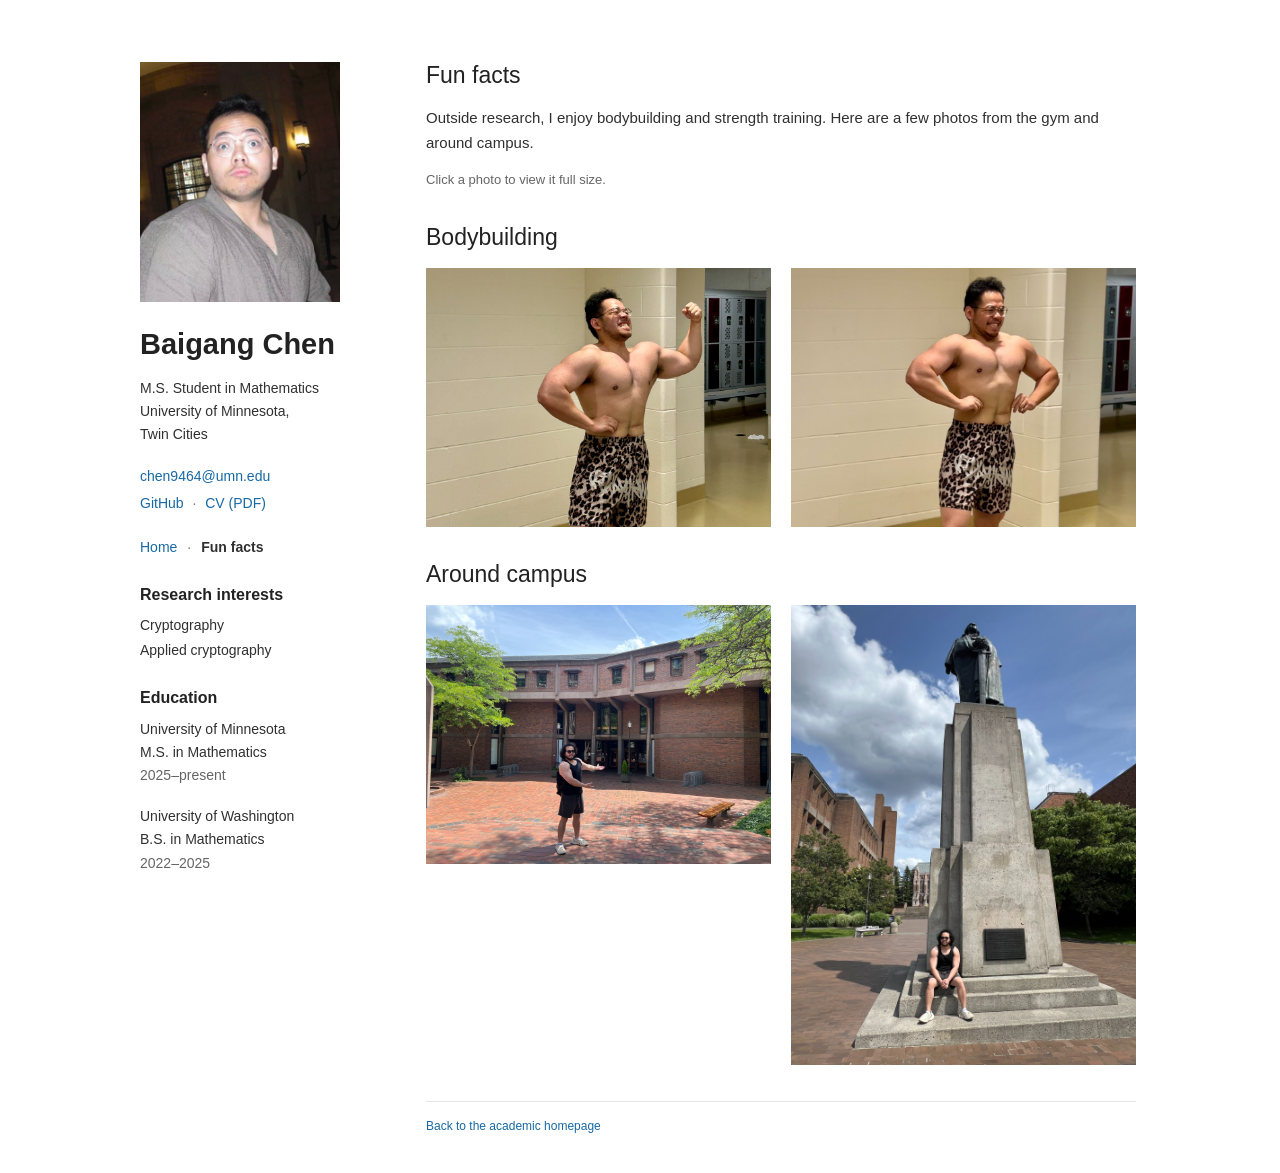
==== fun-facts.html @ 22e71ed5 "Add Baigang Chen's academic website, latest CV, and photo gallery" ====
<!doctype html>
<html lang="en">
<head>
  <meta charset="utf-8">
  <meta name="viewport" content="width=device-width, initial-scale=1">
  <meta name="theme-color" content="#ffffff">
  <meta name="description" content="Outside research: bodybuilding, strength training, and photos from the gym and around campus.">
  <meta property="og:title" content="Fun facts — Baigang Chen">
  <meta property="og:description" content="Outside research: bodybuilding, strength training, and a few photos.">
  <meta property="og:type" content="website">
  <meta property="og:url" content="https://baigang0000.github.io/website_baigang/fun-facts.html">
  <title>Fun facts — Baigang Chen</title>
  <link rel="icon" href="./favicon.svg" type="image/svg+xml">
  <link rel="stylesheet" href="./styles.css">
</head>
<body class="fun-facts-page">
  <a class="skip-link" href="#main">Skip to content</a>
  <div class="page">
    <aside class="profile" aria-label="Profile and contact information">
      <div class="portrait-frame"><img class="portrait" src="./portrait.jpg" alt="Baigang Chen" width="1368" height="1824"></div>
      <p class="profile-name">Baigang Chen</p>
      <p class="affiliation">M.S. Student in Mathematics<br>University of Minnesota,<br>Twin Cities</p>
      <p class="contact"><a href="mailto:chen9464@umn.edu">chen9464@umn.edu</a><br><a href="https://github.com/Baigang0000">GitHub</a> <span aria-hidden="true">·</span> <a href="./Baigang_Chen_CV.pdf?v=ea0621231372">CV (PDF)</a></p>

      <nav class="page-nav" aria-label="Site navigation"><a href="./">Home</a><span aria-hidden="true">·</span><a href="./fun-facts.html" aria-current="page">Fun facts</a></nav>

      <h2>Research interests</h2>
      <ul class="sidebar-list">
        <li>Cryptography</li>
        <li>Applied cryptography</li>
      </ul>

      <h2>Education</h2>
      <div class="education">
        <p><strong>University of Minnesota</strong><br>M.S. in Mathematics<br><span class="muted">2025–present</span></p>
        <p><strong>University of Washington</strong><br>B.S. in Mathematics<br><span class="muted">2022–2025</span></p>
      </div>
    </aside>

    <main id="main">
      <section aria-labelledby="fun-facts-title">
        <h1 class="fun-facts-title" id="fun-facts-title">Fun facts</h1>
        <p>Outside research, I enjoy bodybuilding and strength training. Here are a few photos from the gym and around campus.</p>
        <p class="photo-note">Click a photo to view it full size.</p>
      </section>

      <section aria-labelledby="bodybuilding-title">
        <h2 id="bodybuilding-title">Bodybuilding</h2>
        <div class="photo-grid">
          <figure><a href="./photos/bodybuilding-1.jpg"><img src="./photos/bodybuilding-1.jpg" alt="Baigang Chen flexing one arm in a gym locker room." width="2048" height="1536" decoding="async"></a></figure>
          <figure><a href="./photos/bodybuilding-2.jpg"><img src="./photos/bodybuilding-2.jpg" alt="Baigang Chen practicing a bodybuilding pose." width="2048" height="1535" decoding="async"></a></figure>
        </div>
      </section>

      <section aria-labelledby="campus-title">
        <h2 id="campus-title">Around campus</h2>
        <div class="photo-grid">
          <figure><a href="./photos/campus-1.jpg"><img src="./photos/campus-1.jpg" alt="Baigang Chen standing in a brick campus courtyard." width="2048" height="1536" loading="lazy" decoding="async"></a></figure>
          <figure><a href="./photos/campus-2.jpg"><img src="./photos/campus-2.jpg" alt="Baigang Chen sitting at the base of a statue on campus." width="1536" height="2048" loading="lazy" decoding="async"></a></figure>
        </div>
      </section>

      <footer><a href="./">Back to the academic homepage</a></footer>
    </main>
  </div>
</body>
</html>
---- styles.css ----
:root { color-scheme: light; --text: #303030; --muted: #656565; --link: #1769a4; }
* { box-sizing: border-box; }
body { margin: 0; background: #fff; color: var(--text); font-family: Arial, Helvetica, sans-serif; font-size: 15px; line-height: 1.65; }
a { color: var(--link); text-decoration: none; }
a:hover { text-decoration: underline; }
a:focus-visible { outline: 2px solid var(--link); outline-offset: 3px; }
p { margin: 0 0 13px; }
h1, h2, h3 { color: #222; line-height: 1.35; }
.page { display: grid; grid-template-columns: 220px minmax(0, 710px); gap: 66px; width: min(1000px, calc(100% - 80px)); margin: 60px auto 36px; }
.profile { font-size: 14px; padding-top: 2px; }
.profile h1 { margin: 0 0 13px; font-size: 29px; font-weight: 600; }
.affiliation { line-height: 1.65; margin-bottom: 17px; }
.contact { line-height: 1.9; margin-bottom: 29px; }
.contact span { padding: 0 5px; color: #777; }
.page-nav { display: flex; align-items: center; flex-wrap: wrap; gap: 10px; margin: -10px 0 25px; }
.page-nav span { color: #777; }
.page-nav [aria-current="page"] { color: var(--text); font-weight: 600; }
.profile h2 { font-size: 16px; font-weight: 600; margin: 25px 0 9px; }
.sidebar-list { list-style: none; padding: 0; margin: 0; }
.sidebar-list li { margin: 2px 0; }
.education p { margin-bottom: 18px; }
.education strong { font-weight: 500; }
.muted { color: var(--muted); }
.portrait-frame { width: 200px; height: 240px; overflow: hidden; margin-bottom: 23px; }
.portrait { display: block; width: 100%; height: 100%; object-fit: cover; object-position: 50% 40%; transform: scale(1.6); transform-origin: 50% 40%; }
section { margin-bottom: 32px; scroll-margin-top: 25px; }
section > h2 { font-size: 23px; font-weight: 500; margin: 0 0 15px; }
.publications { margin: 0; padding-left: 24px; }
.publications li { padding-left: 5px; margin-bottom: 23px; }
.publications li::marker { color: #666; font-size: 14px; }
.publications h3 { font-size: 15px; font-weight: 600; margin: 0 0 4px; line-height: 1.55; }
.publications p { font-size: 14px; margin: 1px 0; line-height: 1.65; }
.publications strong { font-weight: 600; }
.paper-links { padding-top: 2px; }
.research-item { margin-bottom: 22px; }
.research-item h3 { font-size: 15px; font-weight: 600; margin: 0 0 3px; }
.research-item p { margin: 4px 0; }
.research-item .meta { color: var(--muted); font-size: 13px; }
.subheading { font-size: 18px; font-weight: 500; margin: 29px 0 12px; }
.activities { padding-left: 21px; margin: 0; }
.activities li { padding-left: 2px; margin-bottom: 12px; }
.activities strong { font-weight: 600; }
footer { border-top: 1px solid #e6e6e6; margin-top: 36px; padding-top: 15px; color: var(--muted); font-size: 12px; }
.skip-link { position: absolute; left: 15px; top: -60px; padding: 8px 14px; background: white; border: 1px solid var(--link); }
.skip-link:focus { top: 10px; }
.photo-grid { display: grid; grid-template-columns: repeat(2, minmax(0, 1fr)); align-items: start; gap: 20px; }
.photo-grid figure { margin: 0; min-width: 0; }
.photo-grid a { display: block; }
.photo-grid img { display: block; width: 100%; height: auto; }
.photo-note { color: var(--muted); font-size: 13px; }
.fun-facts-title { font-size: 23px; font-weight: 500; margin: 0 0 15px; }
.fun-facts-page .profile-name { margin: 0 0 13px; font-size: 29px; font-weight: 600; line-height: 1.35; color: #222; }
@media (max-width: 900px) {
  .page { grid-template-columns: 200px minmax(0, 1fr); gap: 40px; width: calc(100% - 60px); margin-top: 45px; }
  .profile h1 { font-size: 26px; }
  .fun-facts-page .profile-name { font-size: 26px; }
}
@media (max-width: 680px) {
  .page { display: block; width: calc(100% - 40px); max-width: 520px; margin-top: 30px; }
  .profile { padding: 0 0 25px; margin-bottom: 29px; border-bottom: 1px solid #e6e6e6; }
  .profile h1 { font-size: 29px; }
  .profile h2 { margin-top: 22px; }
  .contact { margin-bottom: 0; }
  .page-nav { margin: 12px 0 0; }
  .education { display: flex; gap: 23px; flex-wrap: wrap; }
  .education p { margin-bottom: 0; }
  section > h2 { font-size: 22px; }
  .publications { padding-left: 21px; }
  .publications li { padding-left: 3px; }
  .portrait-frame { width: 180px; height: 215px; }
  .fun-facts-page .profile-name { font-size: 29px; }
  .fun-facts-page .profile { display: grid; grid-template-columns: 100px minmax(0, 1fr); column-gap: 20px; }
  .fun-facts-page .portrait-frame { grid-column: 1; grid-row: 1 / span 4; width: 100px; height: 120px; margin: 0; }
  .fun-facts-page .profile-name, .fun-facts-page .affiliation, .fun-facts-page .contact, .fun-facts-page .page-nav { grid-column: 2; }
  .fun-facts-page .profile h2, .fun-facts-page .sidebar-list, .fun-facts-page .education { display: none; }
}
@media (max-width: 420px) {
  .photo-grid { grid-template-columns: 1fr; gap: 16px; }
  .fun-facts-page .profile-name { font-size: 24px; }
  .fun-facts-page .profile { grid-template-columns: 80px minmax(0, 1fr); column-gap: 15px; }
  .fun-facts-page .portrait-frame { width: 80px; height: 100px; }
}
@media print {
  .page { width: 100%; margin: 0; grid-template-columns: 180px minmax(0, 1fr); gap: 30px; }
  body { font-size: 10pt; }
  a { color: inherit; }
  .publications li, .research-item { break-inside: avoid; }
  footer, .skip-link { display: none; }
}
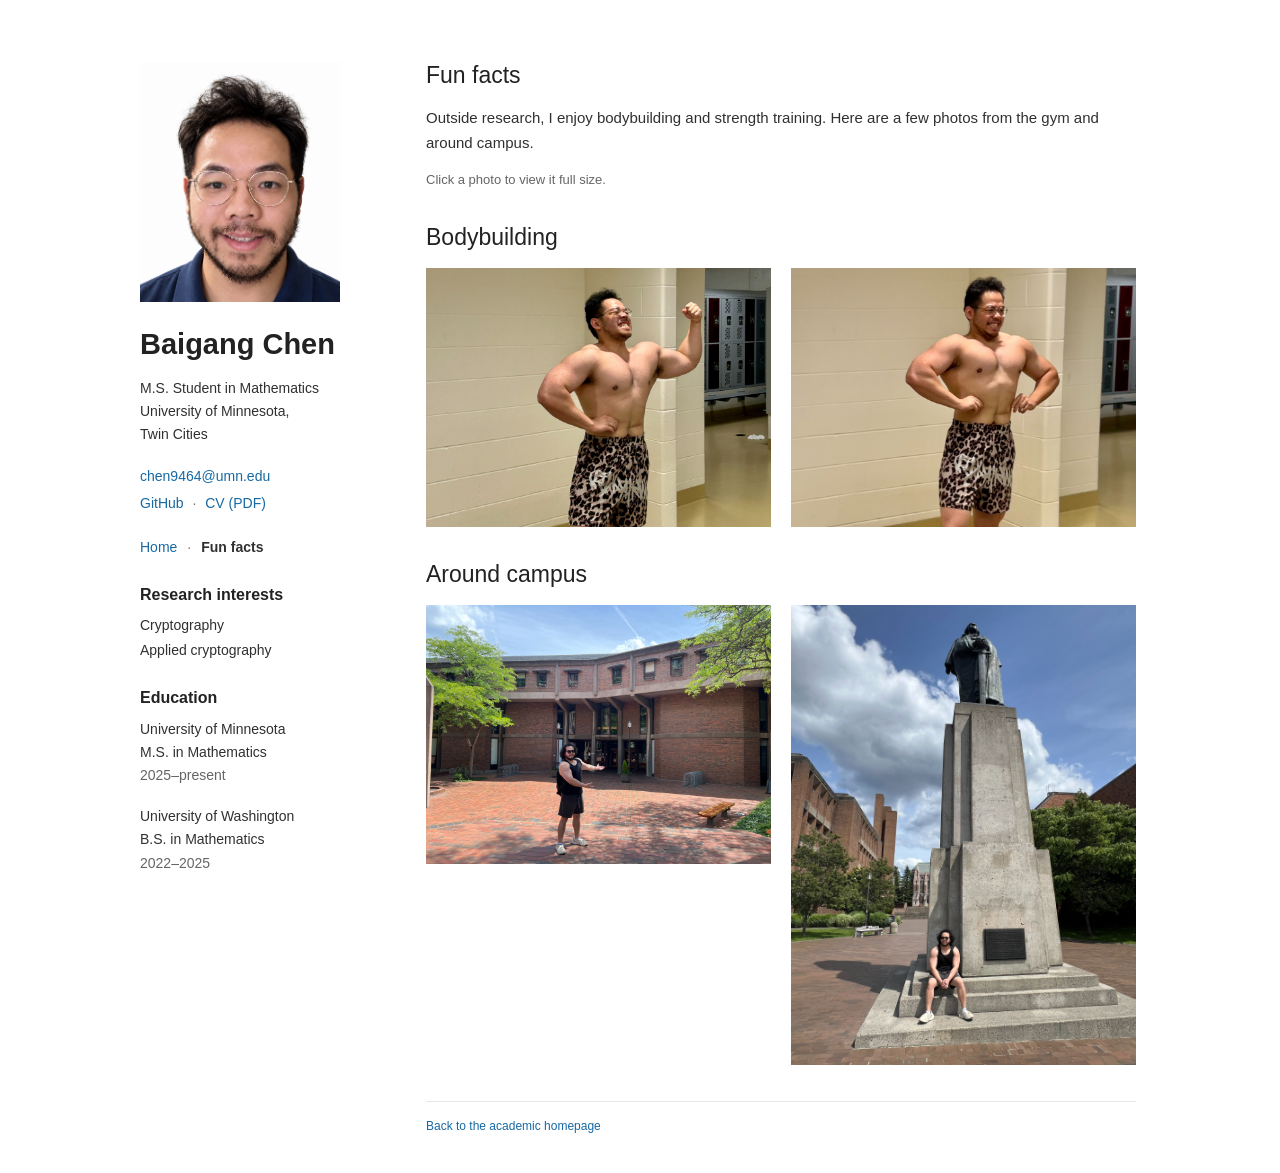
==== commit 1364308d: "Fix profile photo being cropped at the top The portrait was zoomed with transform: scale(1.6) around" ====
--- a/fun-facts.html
+++ b/fun-facts.html
@@ -17,7 +17,7 @@
   <a class="skip-link" href="#main">Skip to content</a>
   <div class="page">
     <aside class="profile" aria-label="Profile and contact information">
-      <div class="portrait-frame"><img class="portrait" src="./portrait.jpg" alt="Baigang Chen" width="1368" height="1824"></div>
+      <div class="portrait-frame"><img class="portrait" src="./portrait.jpg" alt="Baigang Chen" width="1122" height="1402"></div>
       <p class="profile-name">Baigang Chen</p>
       <p class="affiliation">M.S. Student in Mathematics<br>University of Minnesota,<br>Twin Cities</p>
       <p class="contact"><a href="mailto:chen9464@umn.edu">chen9464@umn.edu</a><br><a href="https://github.com/Baigang0000">GitHub</a> <span aria-hidden="true">·</span> <a href="./Baigang_Chen_CV.pdf?v=ea0621231372">CV (PDF)</a></p>
--- a/styles.css
+++ b/styles.css
@@ -22,7 +22,7 @@
 .education strong { font-weight: 500; }
 .muted { color: var(--muted); }
 .portrait-frame { width: 200px; height: 240px; overflow: hidden; margin-bottom: 23px; }
-.portrait { display: block; width: 100%; height: 100%; object-fit: cover; object-position: 50% 40%; transform: scale(1.6); transform-origin: 50% 40%; }
+.portrait { display: block; width: 100%; height: 100%; object-fit: cover; object-position: 50% 0%; transform: scale(1.35); transform-origin: 50% 12%; }
 section { margin-bottom: 32px; scroll-margin-top: 25px; }
 section > h2 { font-size: 23px; font-weight: 500; margin: 0 0 15px; }
 .publications { margin: 0; padding-left: 24px; }
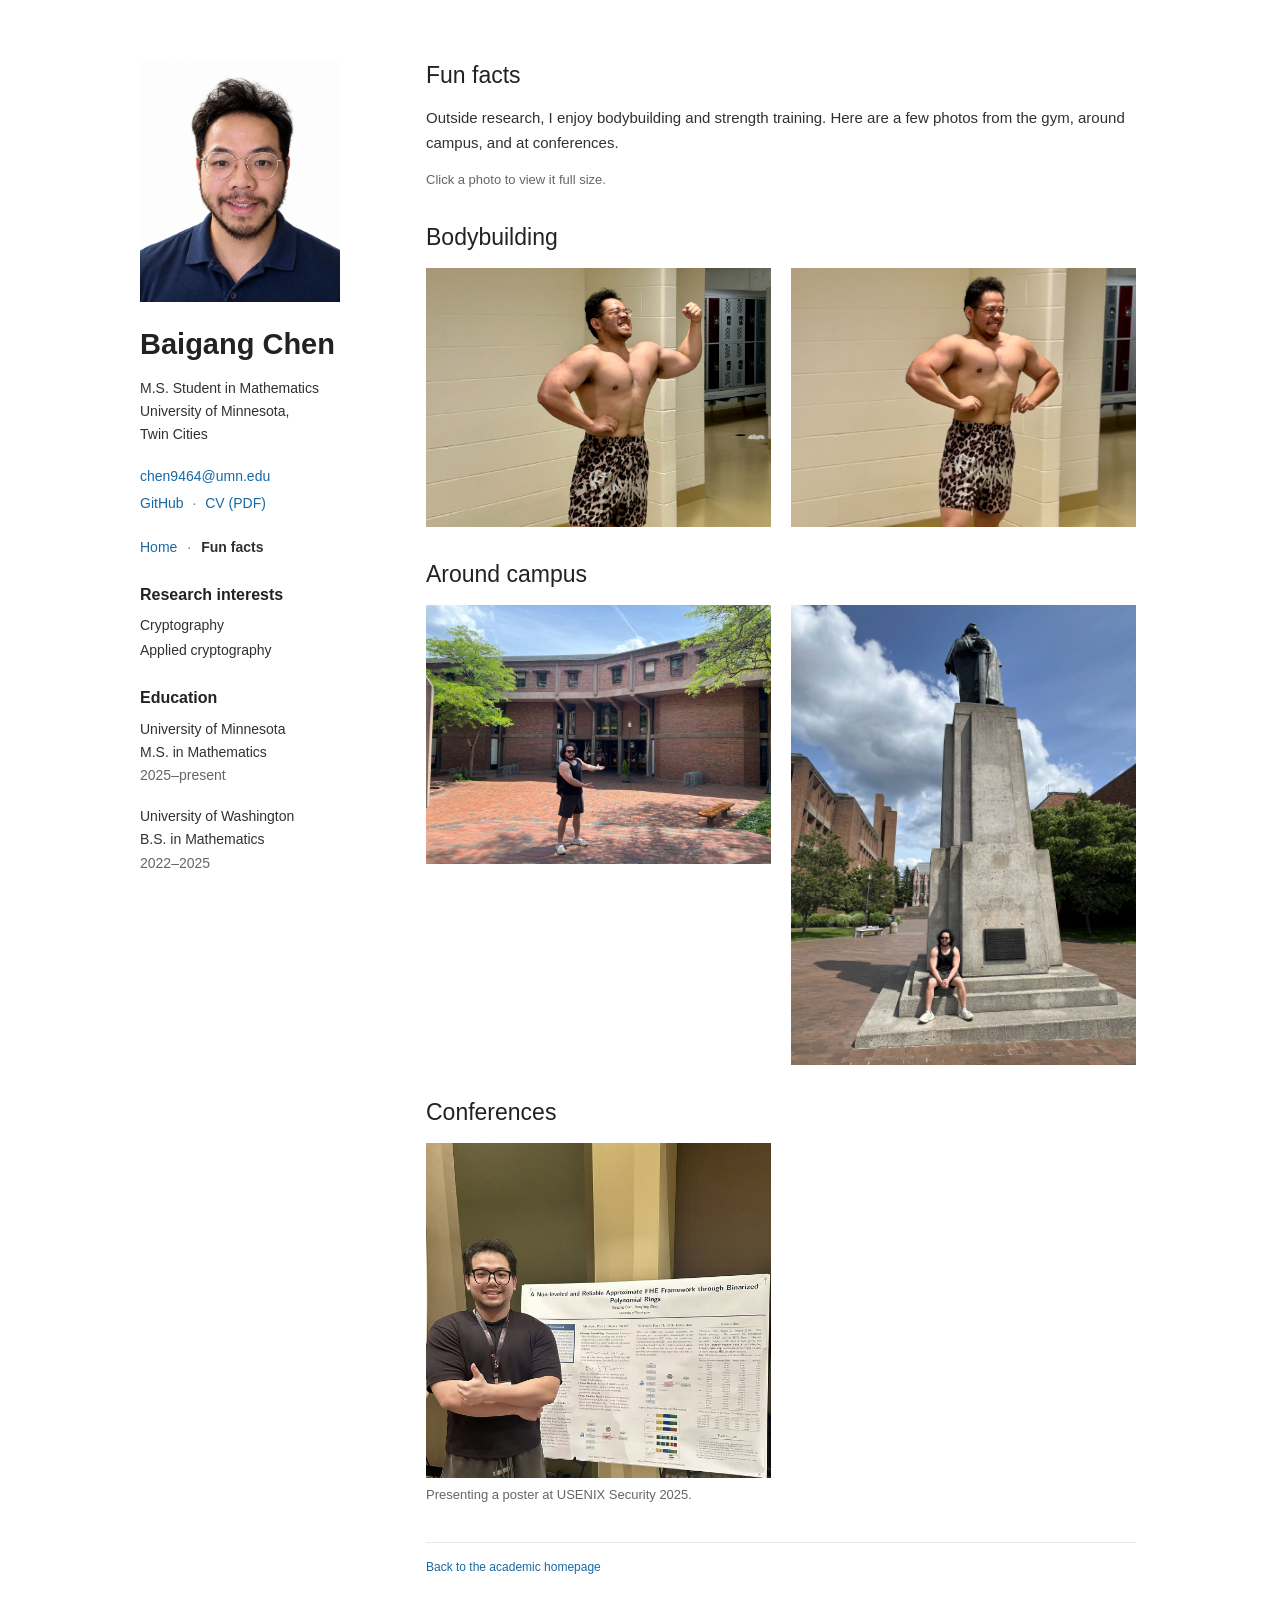
==== commit 34cee583: "Add a photo viewer, a USENIX poster photo, and the Bi-FEP code link Fun facts: clicking a photo used" ====
--- a/fun-facts.html
+++ b/fun-facts.html
@@ -4,7 +4,7 @@
   <meta charset="utf-8">
   <meta name="viewport" content="width=device-width, initial-scale=1">
   <meta name="theme-color" content="#ffffff">
-  <meta name="description" content="Outside research: bodybuilding, strength training, and photos from the gym and around campus.">
+  <meta name="description" content="Outside research: bodybuilding, strength training, and photos from the gym, around campus, and at conferences.">
   <meta property="og:title" content="Fun facts — Baigang Chen">
   <meta property="og:description" content="Outside research: bodybuilding, strength training, and a few photos.">
   <meta property="og:type" content="website">
@@ -40,7 +40,7 @@
     <main id="main">
       <section aria-labelledby="fun-facts-title">
         <h1 class="fun-facts-title" id="fun-facts-title">Fun facts</h1>
-        <p>Outside research, I enjoy bodybuilding and strength training. Here are a few photos from the gym and around campus.</p>
+        <p>Outside research, I enjoy bodybuilding and strength training. Here are a few photos from the gym, around campus, and at conferences.</p>
         <p class="photo-note">Click a photo to view it full size.</p>
       </section>
 
@@ -60,8 +60,47 @@
         </div>
       </section>
 
+      <section aria-labelledby="conferences-title">
+        <h2 id="conferences-title">Conferences</h2>
+        <div class="photo-grid">
+          <figure>
+            <a href="./photos/usenix-2025-poster.jpg"><img src="./photos/usenix-2025-poster.jpg" alt="Baigang Chen standing beside a research poster at USENIX Security 2025." width="1318" height="1282" loading="lazy" decoding="async"></a>
+            <figcaption>Presenting a poster at USENIX Security 2025.</figcaption>
+          </figure>
+        </div>
+      </section>
+
       <footer><a href="./">Back to the academic homepage</a></footer>
     </main>
   </div>
+
+  <!-- Photo viewer: a gallery photo opens here, on top of the page, instead of replacing it.
+       Close it with the x button, the Esc key, or a click on the dark background. -->
+  <dialog class="lightbox" id="lightbox" aria-label="Photo viewer">
+    <button class="lightbox-close" type="button" aria-label="Close photo">&times;</button>
+    <img class="lightbox-img" alt="">
+  </dialog>
+  <script>
+    (function () {
+      var dialog = document.getElementById('lightbox');
+      if (!dialog || typeof dialog.showModal !== 'function') { return; } // very old browsers keep the plain links
+      var image = dialog.querySelector('.lightbox-img');
+      var links = document.querySelectorAll('.photo-grid a');
+      for (var i = 0; i < links.length; i++) {
+        links[i].addEventListener('click', function (event) {
+          var thumb = this.querySelector('img');
+          event.preventDefault();
+          image.src = this.href;
+          image.alt = thumb ? thumb.alt : '';
+          dialog.showModal();
+        });
+      }
+      dialog.querySelector('.lightbox-close').addEventListener('click', function () { dialog.close(); });
+      dialog.addEventListener('click', function (event) {
+        if (event.target === dialog) { dialog.close(); } // the click landed on the dark background, not on the photo
+      });
+      dialog.addEventListener('close', function () { image.removeAttribute('src'); });
+    })();
+  </script>
 </body>
 </html>
--- a/styles.css
+++ b/styles.css
@@ -22,7 +22,7 @@
 .education strong { font-weight: 500; }
 .muted { color: var(--muted); }
 .portrait-frame { width: 200px; height: 240px; overflow: hidden; margin-bottom: 23px; }
-.portrait { display: block; width: 100%; height: 100%; object-fit: cover; object-position: 50% 0%; transform: scale(1.35); transform-origin: 50% 12%; }
+.portrait { display: block; width: 100%; height: 100%; object-fit: cover; object-position: 50% 0%; transform: scale(1.05); transform-origin: 50% 20%; }
 section { margin-bottom: 32px; scroll-margin-top: 25px; }
 section > h2 { font-size: 23px; font-weight: 500; margin: 0 0 15px; }
 .publications { margin: 0; padding-left: 24px; }
@@ -48,6 +48,13 @@
 .photo-grid a { display: block; }
 .photo-grid img { display: block; width: 100%; height: auto; }
 .photo-note { color: var(--muted); font-size: 13px; }
+.photo-grid figcaption { margin-top: 6px; font-size: 13px; color: var(--muted); }
+.lightbox { border: 0; padding: 0; background: transparent; max-width: 100vw; max-height: 100vh; overflow: visible; }
+.lightbox::backdrop { background: rgba(0, 0, 0, 0.85); }
+body:has(.lightbox[open]) { overflow: hidden; }
+.lightbox-img { display: block; width: auto; height: auto; max-width: calc(100vw - 32px); max-height: calc(100vh - 32px); max-height: calc(100svh - 32px); }
+.lightbox-close { position: absolute; top: 8px; right: 8px; width: 40px; height: 40px; padding: 0; border: 0; border-radius: 50%; background: rgba(0, 0, 0, 0.6); color: #fff; font-size: 28px; line-height: 40px; text-align: center; cursor: pointer; }
+.lightbox-close:hover, .lightbox-close:focus-visible { background: rgba(0, 0, 0, 0.9); outline: 2px solid #fff; }
 .fun-facts-title { font-size: 23px; font-weight: 500; margin: 0 0 15px; }
 .fun-facts-page .profile-name { margin: 0 0 13px; font-size: 29px; font-weight: 600; line-height: 1.35; color: #222; }
 @media (max-width: 900px) {
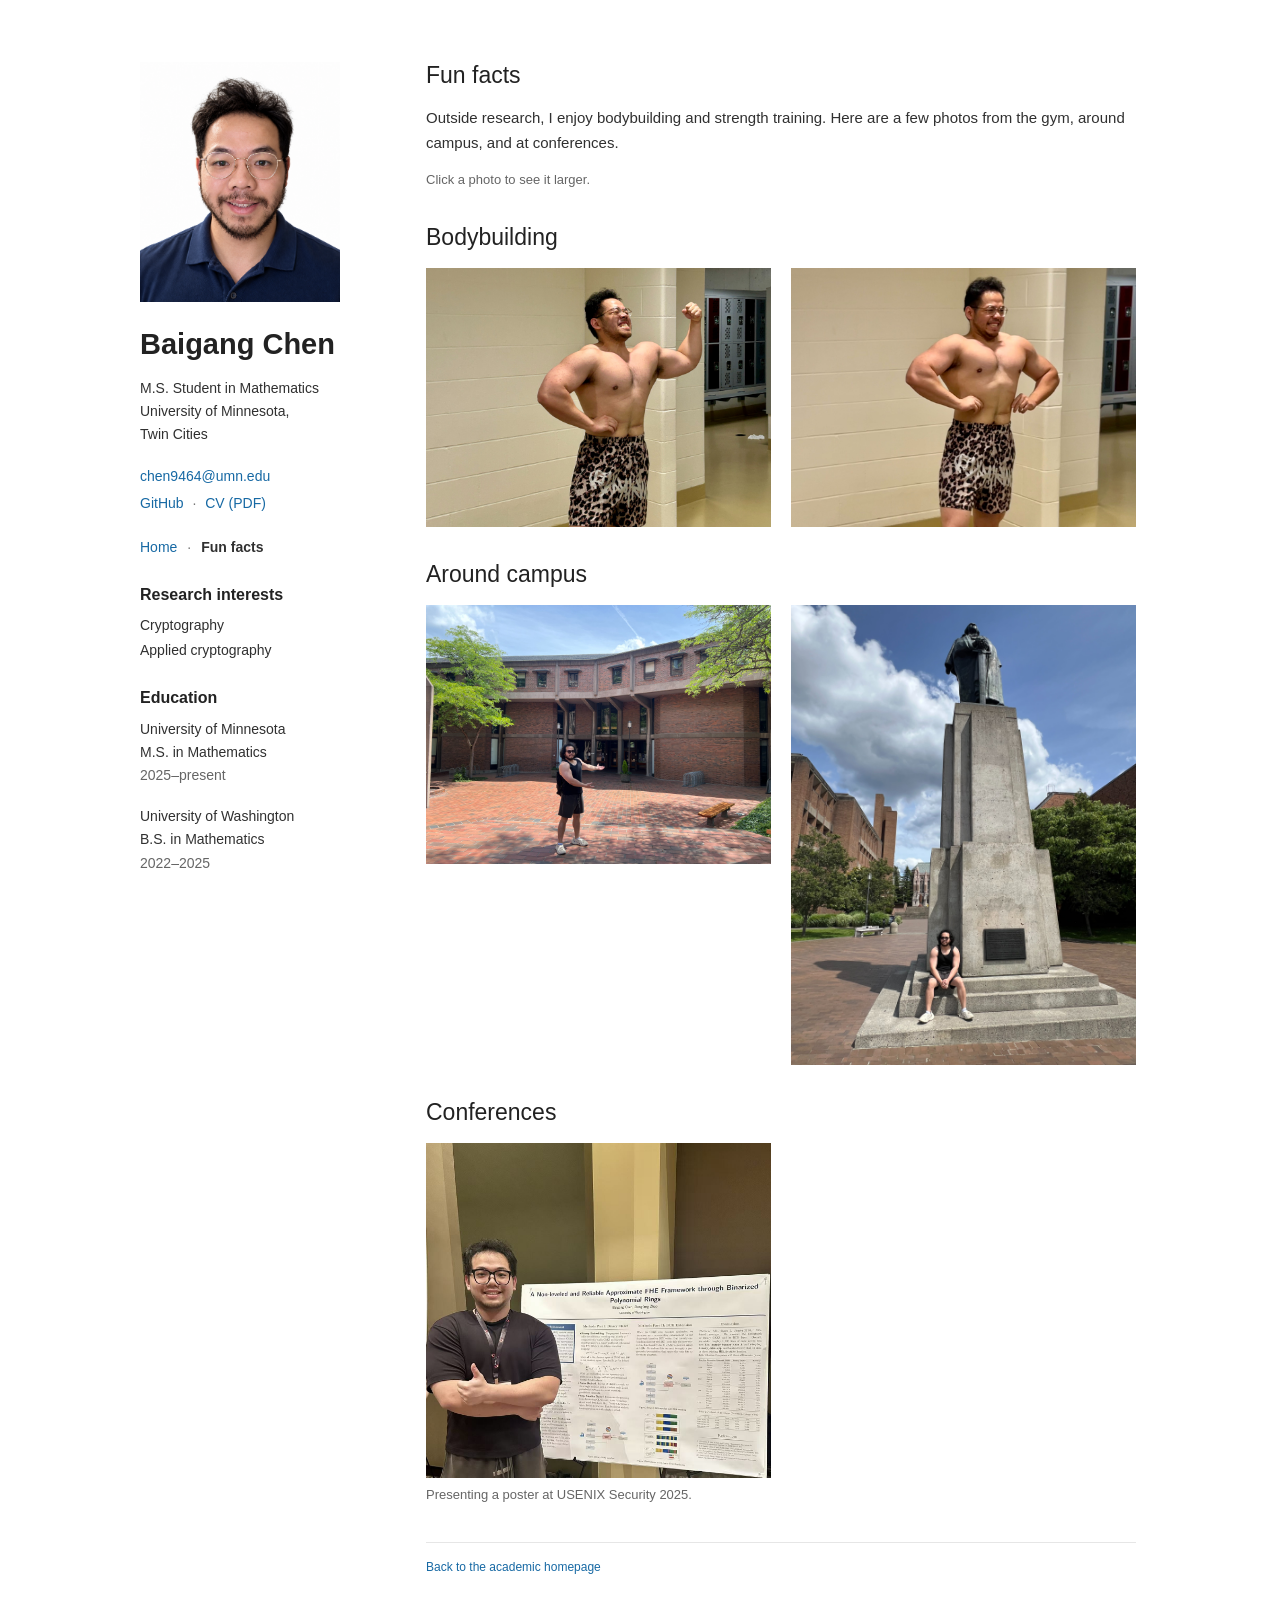
==== commit e3d5aab5: "Open gallery photos at twice their on-page size, not full screen The viewer used to scale each photo" ====
--- a/fun-facts.html
+++ b/fun-facts.html
@@ -41,7 +41,7 @@
       <section aria-labelledby="fun-facts-title">
         <h1 class="fun-facts-title" id="fun-facts-title">Fun facts</h1>
         <p>Outside research, I enjoy bodybuilding and strength training. Here are a few photos from the gym, around campus, and at conferences.</p>
-        <p class="photo-note">Click a photo to view it full size.</p>
+        <p class="photo-note">Click a photo to see it larger.</p>
       </section>
 
       <section aria-labelledby="bodybuilding-title">
@@ -74,7 +74,7 @@
     </main>
   </div>
 
-  <!-- Photo viewer: a gallery photo opens here, on top of the page, instead of replacing it.
+  <!-- Photo viewer: a gallery photo opens here, on top of the page, at about twice its size on the page.
        Close it with the x button, the Esc key, or a click on the dark background. -->
   <dialog class="lightbox" id="lightbox" aria-label="Photo viewer">
     <button class="lightbox-close" type="button" aria-label="Close photo">&times;</button>
@@ -90,6 +90,7 @@
         links[i].addEventListener('click', function (event) {
           var thumb = this.querySelector('img');
           event.preventDefault();
+          dialog.style.setProperty('--photo-width', Math.round((thumb ? thumb.getBoundingClientRect().width : 360) * 2) + 'px'); // twice its size on the page; change the 2 to taste
           image.src = this.href;
           image.alt = thumb ? thumb.alt : '';
           dialog.showModal();
@@ -99,7 +100,9 @@
       dialog.addEventListener('click', function (event) {
         if (event.target === dialog) { dialog.close(); } // the click landed on the dark background, not on the photo
       });
-      dialog.addEventListener('close', function () { image.removeAttribute('src'); });
+      document.addEventListener('keydown', function (event) {
+        if (event.key === 'Escape' && dialog.open) { dialog.close(); } // Esc closes it even where the browser's built-in handling does not
+      });
     })();
   </script>
 </body>
--- a/styles.css
+++ b/styles.css
@@ -52,7 +52,7 @@
 .lightbox { border: 0; padding: 0; background: transparent; max-width: 100vw; max-height: 100vh; overflow: visible; }
 .lightbox::backdrop { background: rgba(0, 0, 0, 0.85); }
 body:has(.lightbox[open]) { overflow: hidden; }
-.lightbox-img { display: block; width: auto; height: auto; max-width: calc(100vw - 32px); max-height: calc(100vh - 32px); max-height: calc(100svh - 32px); }
+.lightbox-img { display: block; width: auto; height: auto; max-width: min(var(--photo-width, 720px), 100vw - 32px); max-height: 80vh; max-height: 80svh; }
 .lightbox-close { position: absolute; top: 8px; right: 8px; width: 40px; height: 40px; padding: 0; border: 0; border-radius: 50%; background: rgba(0, 0, 0, 0.6); color: #fff; font-size: 28px; line-height: 40px; text-align: center; cursor: pointer; }
 .lightbox-close:hover, .lightbox-close:focus-visible { background: rgba(0, 0, 0, 0.9); outline: 2px solid #fff; }
 .fun-facts-title { font-size: 23px; font-weight: 500; margin: 0 0 15px; }
